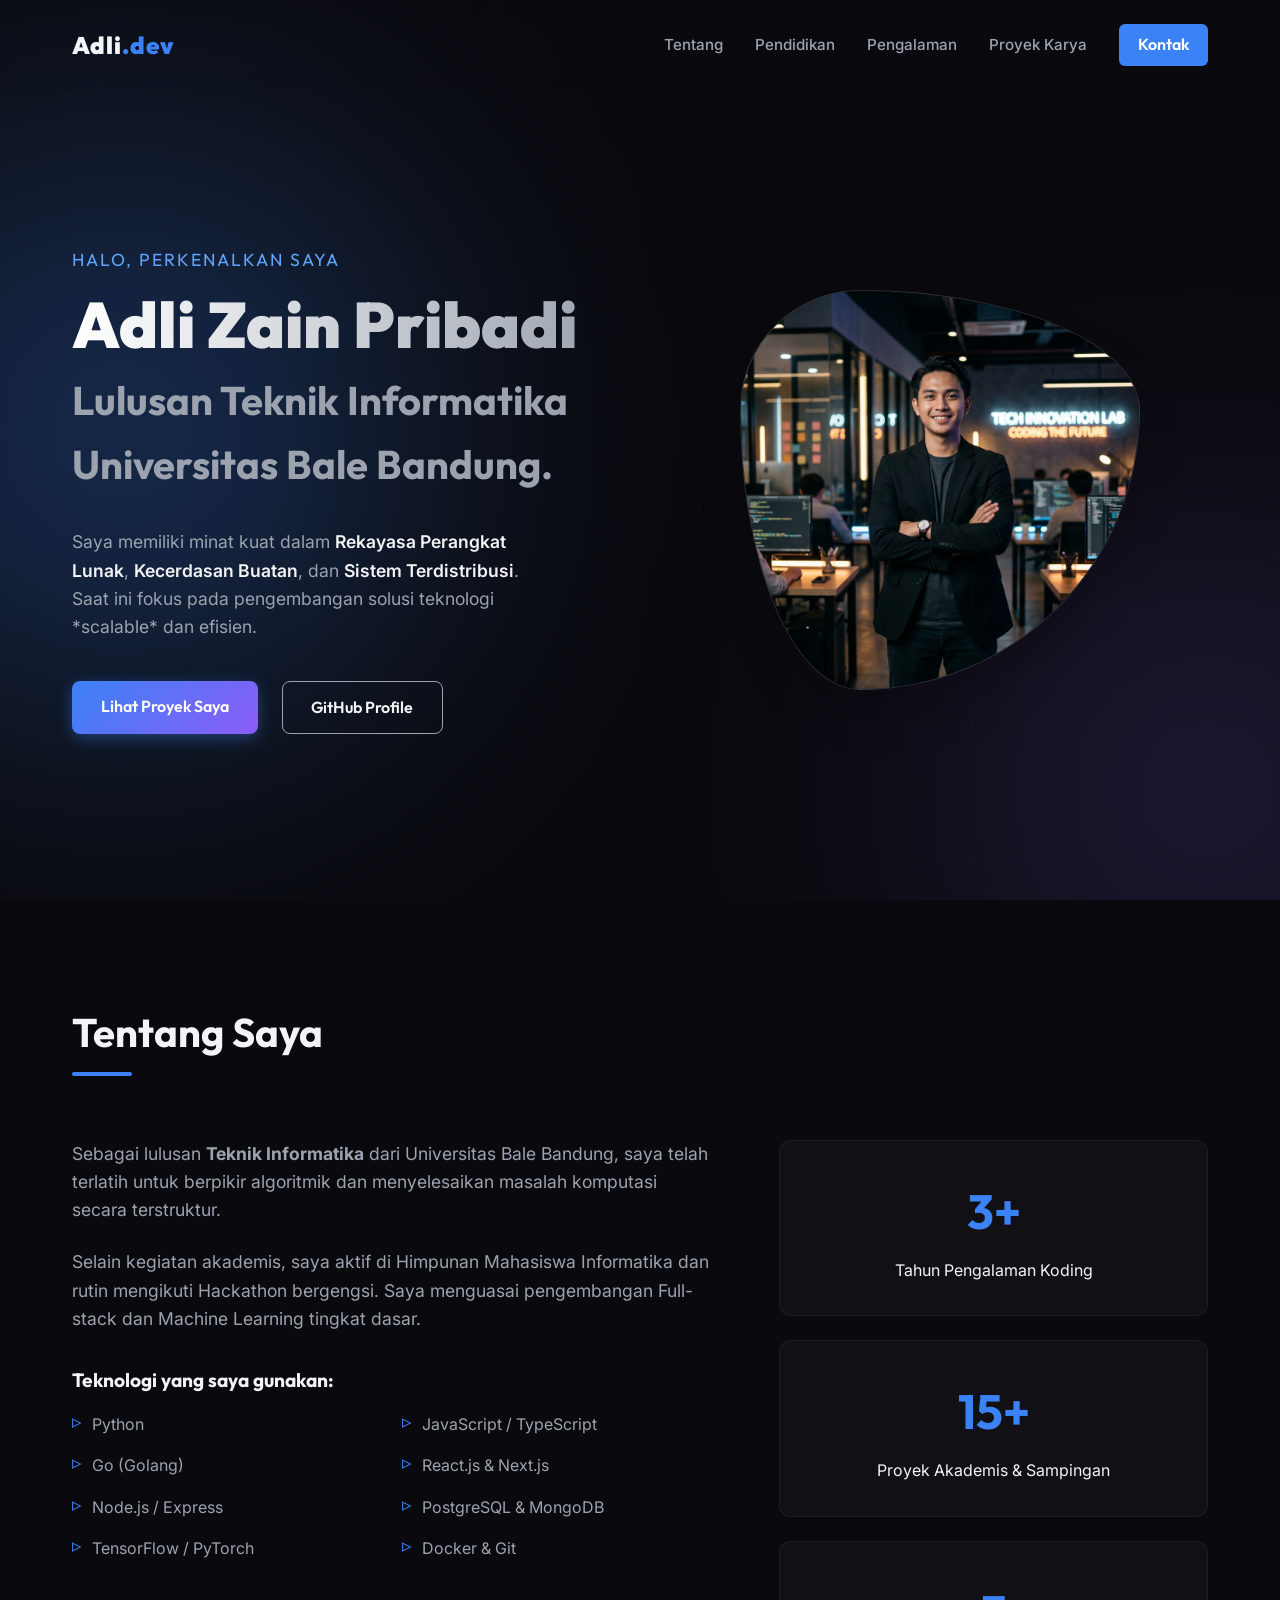
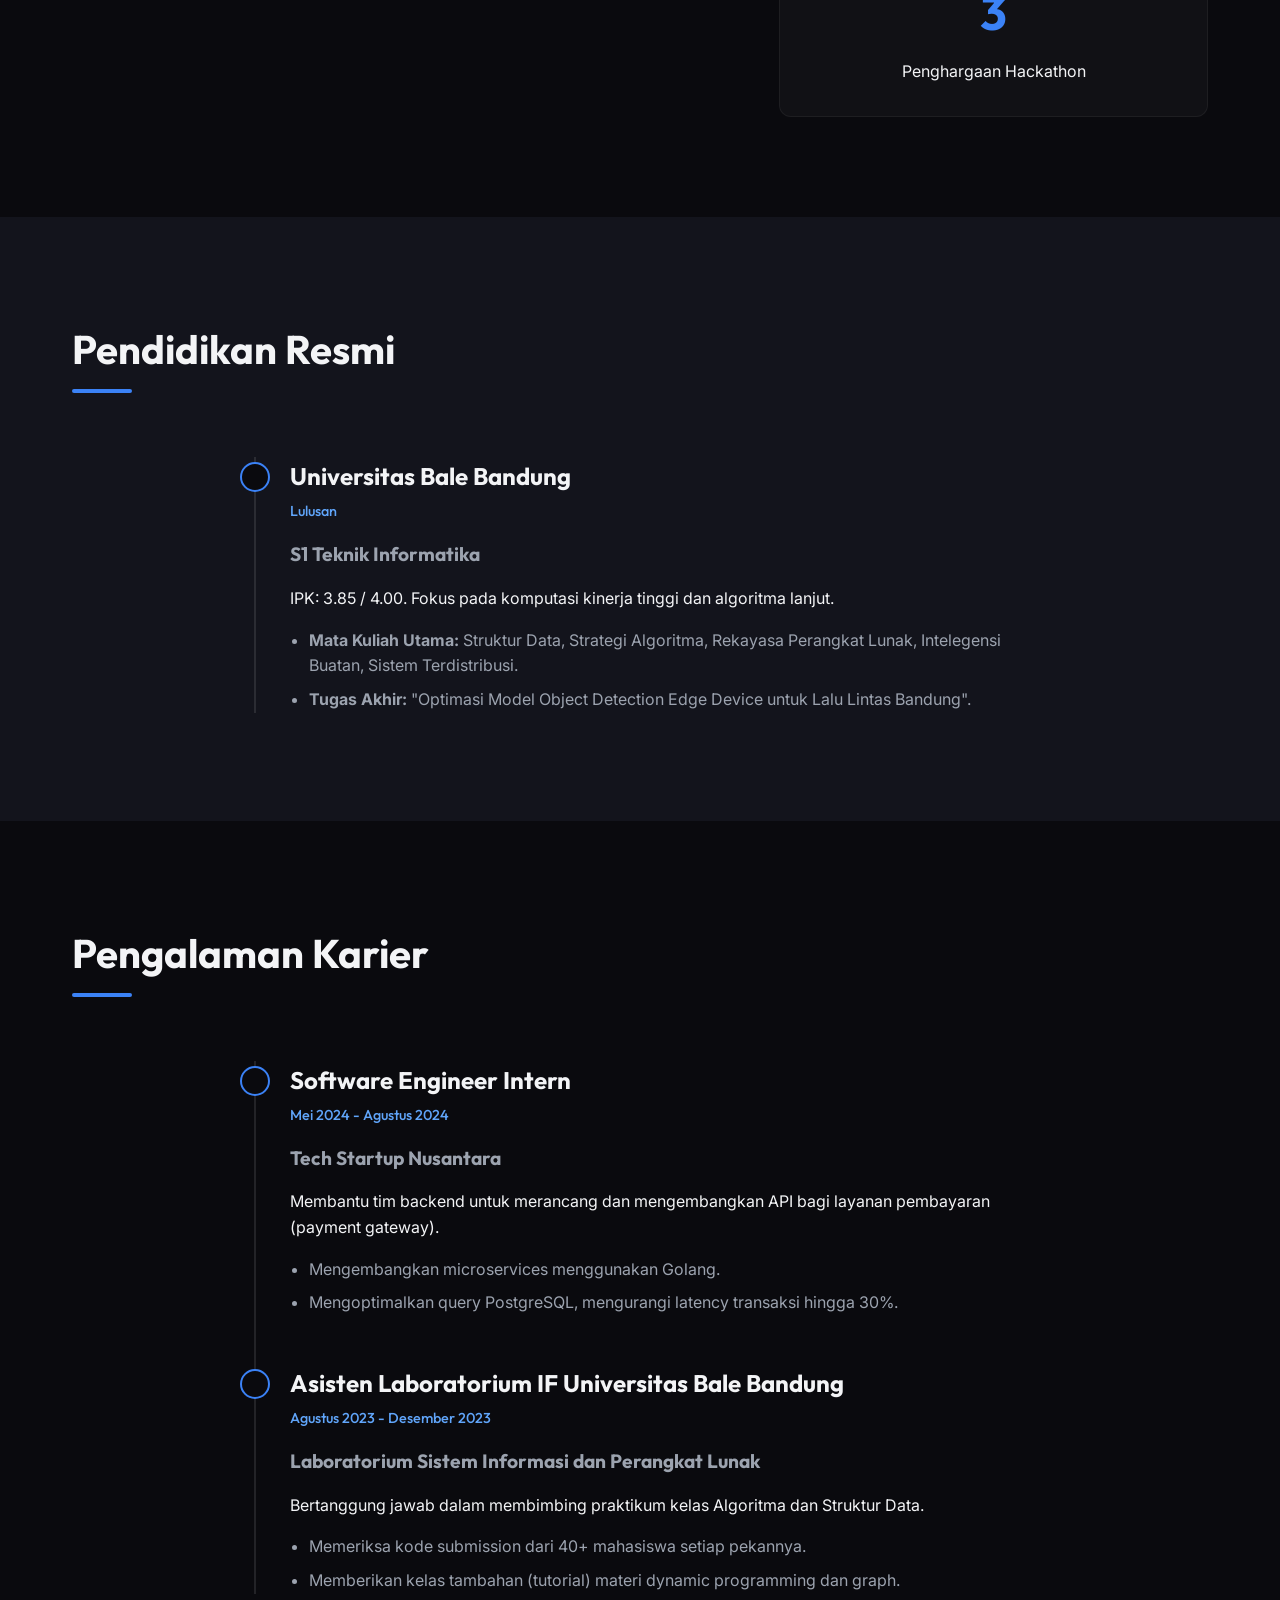
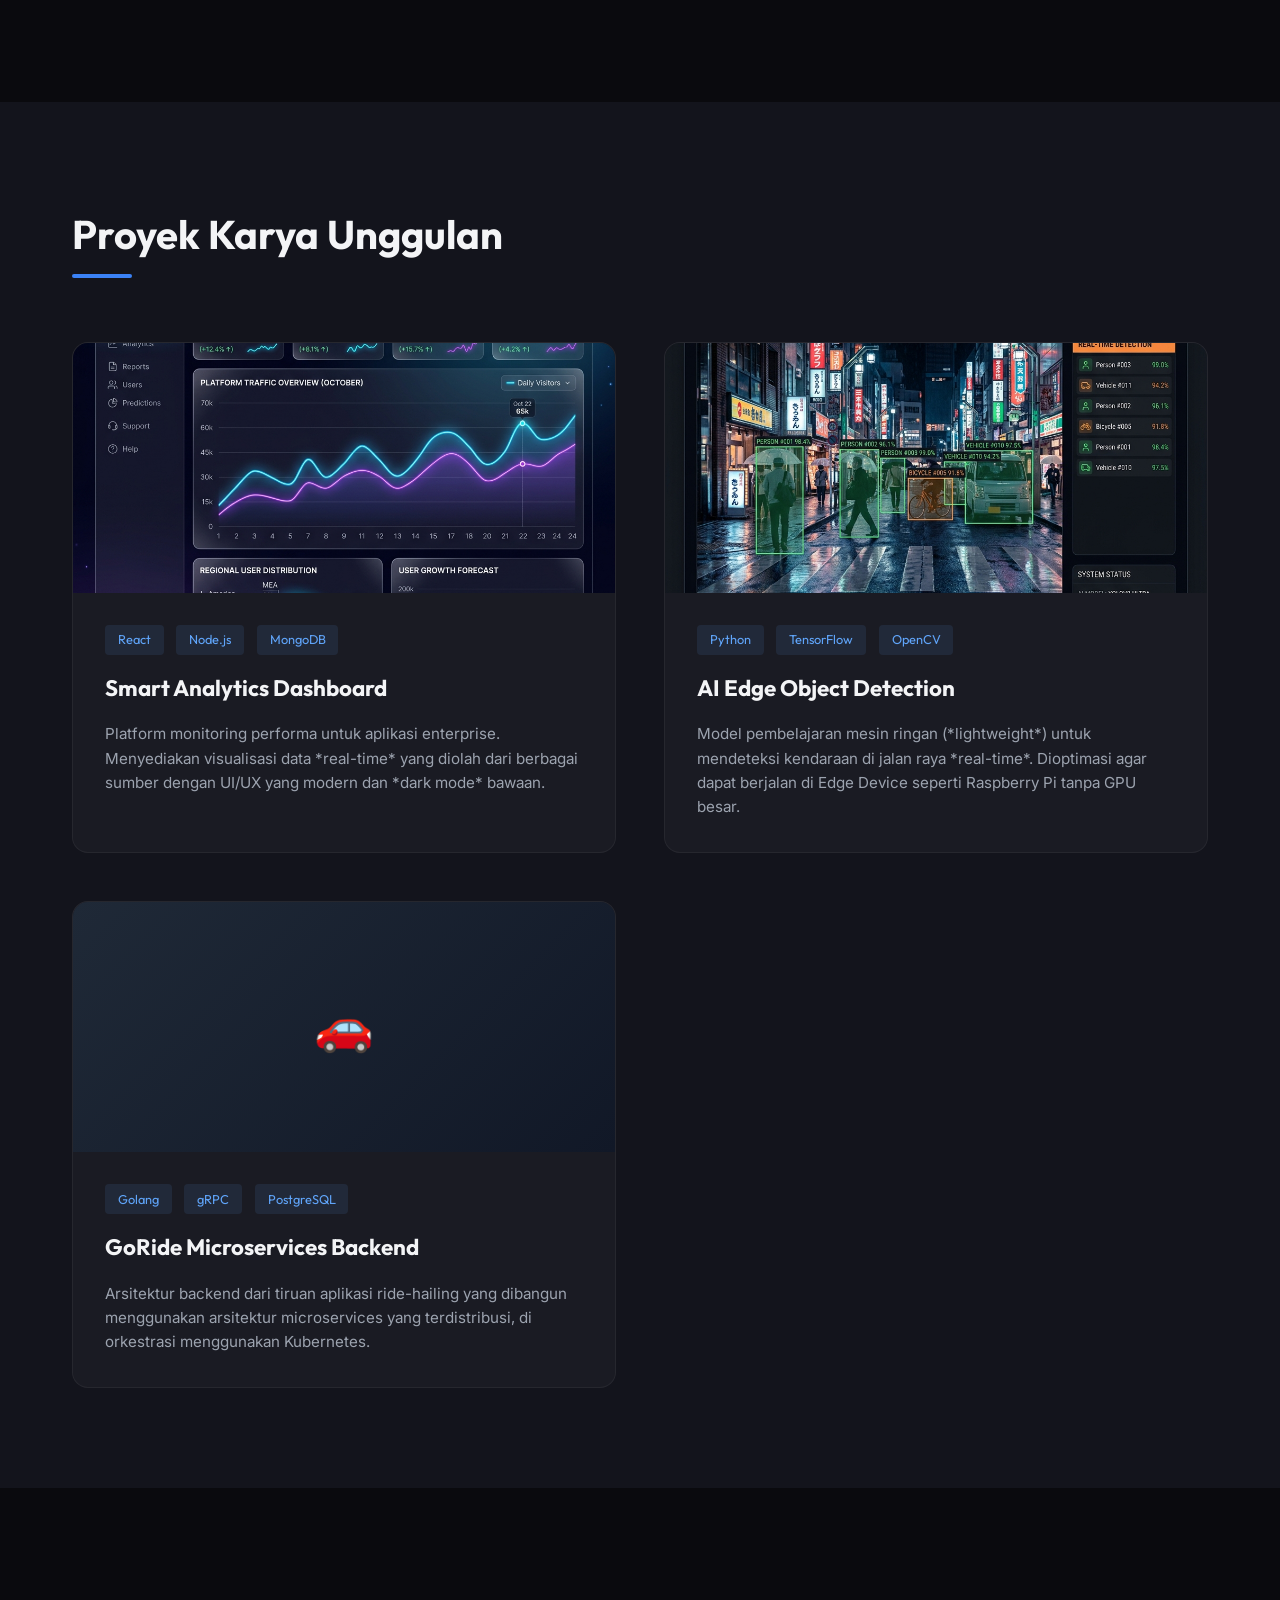
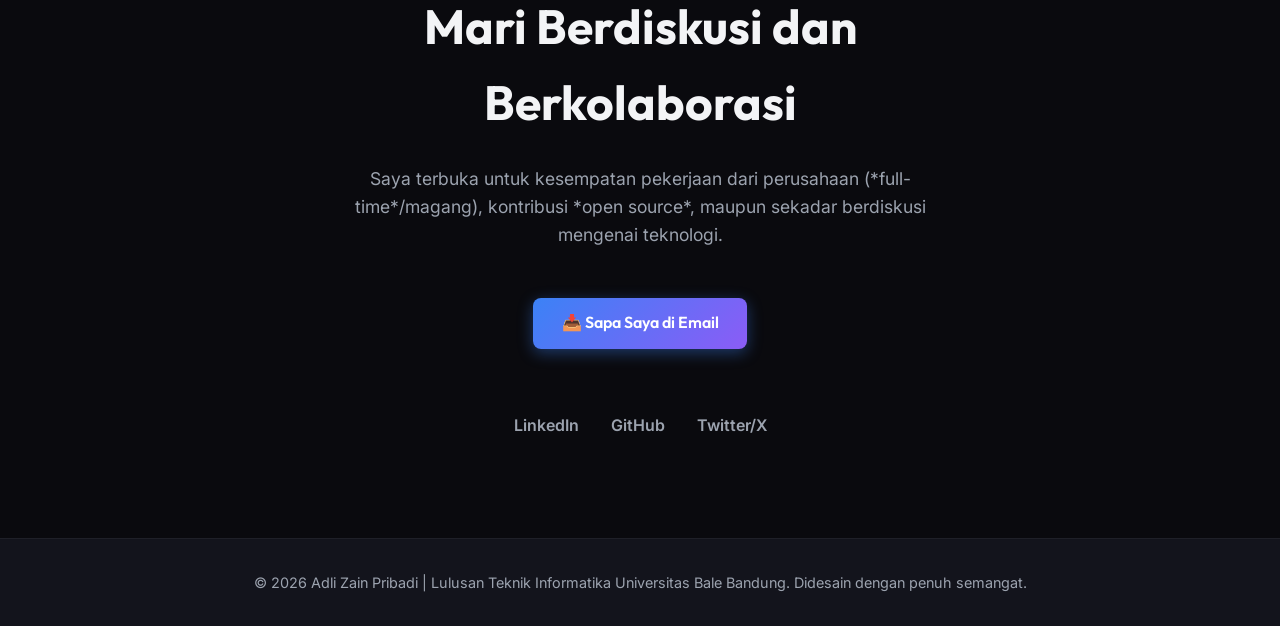
==== index.html @ f40b2412 "Initial commit: Portfolio Adli Zain Pribadi" ====
<!DOCTYPE html>
<html lang="id">
<head>
    <meta charset="UTF-8">
    <meta name="viewport" content="width=device-width, initial-scale=1.0">
    <title>Portofolio - Lulusan Teknik Informatika Universitas Bale Bandung</title>
    <meta name="description" content="Portofolio Teknik Informatika Universitas Bale Bandung. Showcase proyek, pengalaman magang, dan keterampilan programming.">
    <link rel="preconnect" href="https://fonts.googleapis.com">
    <link rel="preconnect" href="https://fonts.gstatic.com" crossorigin>
    <link href="https://fonts.googleapis.com/css2?family=Inter:wght@300;400;600;800&family=Outfit:wght@400;700;900&display=swap" rel="stylesheet">
    <link rel="stylesheet" href="css/style.css">
</head>
<body>
    <!-- Navbar -->
    <nav id="navbar">
        <div class="container nav-container">
            <a href="#" class="logo">Adli<span>.dev</span></a>
            <ul class="nav-links">
                <li><a href="#about">Tentang</a></li>
                <li><a href="#education">Pendidikan</a></li>
                <li><a href="#experience">Pengalaman</a></li>
                <li><a href="#projects">Proyek Karya</a></li>
                <li><a href="#contact" class="btn-primary-small">Kontak</a></li>
            </ul>
            <div class="hamburger">
                <span class="bar"></span>
                <span class="bar"></span>
                <span class="bar"></span>
            </div>
        </div>
    </nav>

    <!-- Header / Hero Section -->
    <header class="hero" id="home">
        <div class="container hero-content">
            <div class="hero-text">
                <p class="greeting">Halo, perkenalkan saya</p>
                <h1>Adli Zain Pribadi</h1>
                <h2>Lulusan Teknik Informatika Universitas Bale Bandung.</h2>
                <p class="bio">Saya memiliki minat kuat dalam <span>Rekayasa Perangkat Lunak</span>, <span>Kecerdasan Buatan</span>, dan <span>Sistem Terdistribusi</span>. Saat ini fokus pada pengembangan solusi teknologi *scalable* dan efisien.</p>
                <div class="hero-actions">
                    <a href="#projects" class="btn-primary">Lihat Proyek Saya</a>
                    <a href="https://github.com" target="_blank" class="btn-outline">GitHub Profile</a>
                </div>
            </div>
            <div class="hero-image">
                <div class="image-wrapper">
                    <img src="assets/profile.png" alt="Foto Adli Zain Pribadi">
                </div>
            </div>
        </div>
    </header>

    <!-- About Section -->
    <section id="about" class="section">
        <div class="container">
            <div class="section-header">
                <h2>Tentang Saya</h2>
                <div class="line"></div>
            </div>
            <div class="about-grid">
                <div class="about-text">
                    <p>Sebagai lulusan <strong>Teknik Informatika</strong> dari Universitas Bale Bandung, saya telah terlatih untuk berpikir algoritmik dan menyelesaikan masalah komputasi secara terstruktur.</p>
                    <p>Selain kegiatan akademis, saya aktif di Himpunan Mahasiswa Informatika dan rutin mengikuti Hackathon bergengsi. Saya menguasai pengembangan Full-stack dan Machine Learning tingkat dasar.</p>
                    
                    <h3 class="skill-title">Teknologi yang saya gunakan:</h3>
                    <ul class="skills-list">
                        <li>Python</li>
                        <li>JavaScript / TypeScript</li>
                        <li>Go (Golang)</li>
                        <li>React.js & Next.js</li>
                        <li>Node.js / Express</li>
                        <li>PostgreSQL & MongoDB</li>
                        <li>TensorFlow / PyTorch</li>
                        <li>Docker & Git</li>
                    </ul>
                </div>
                <div class="about-stats">
                    <div class="stat-card">
                        <h3>3+</h3>
                        <p>Tahun Pengalaman Koding</p>
                    </div>
                    <div class="stat-card">
                        <h3>15+</h3>
                        <p>Proyek Akademis & Sampingan</p>
                    </div>
                    <div class="stat-card">
                        <h3>3</h3>
                        <p>Penghargaan Hackathon</p>
                    </div>
                </div>
            </div>
        </div>
    </section>

    <!-- Education Section -->
    <section id="education" class="section bg-darker">
        <div class="container">
            <div class="section-header">
                <h2>Pendidikan Resmi</h2>
                <div class="line"></div>
            </div>
            <div class="timeline">
                <div class="timeline-item">
                    <div class="timeline-dot"></div>
                    <div class="timeline-content">
                        <h3>Universitas Bale Bandung</h3>
                        <span class="timeline-date">Lulusan</span>
                        <h4>S1 Teknik Informatika</h4>
                        <p>IPK: 3.85 / 4.00. Fokus pada komputasi kinerja tinggi dan algoritma lanjut.</p>
                        <ul class="timeline-details">
                            <li><strong>Mata Kuliah Utama:</strong> Struktur Data, Strategi Algoritma, Rekayasa Perangkat Lunak, Intelegensi Buatan, Sistem Terdistribusi.</li>
                            <li><strong>Tugas Akhir:</strong> "Optimasi Model Object Detection Edge Device untuk Lalu Lintas Bandung".</li>
                        </ul>
                    </div>
                </div>
            </div>
        </div>
    </section>

    <!-- Experience Section -->
    <section id="experience" class="section">
        <div class="container">
            <div class="section-header">
                <h2>Pengalaman Karier</h2>
                <div class="line"></div>
            </div>
            <div class="timeline">
                <div class="timeline-item">
                    <div class="timeline-dot"></div>
                    <div class="timeline-content">
                        <h3>Software Engineer Intern</h3>
                        <span class="timeline-date">Mei 2024 - Agustus 2024</span>
                        <h4>Tech Startup Nusantara</h4>
                        <p>Membantu tim backend untuk merancang dan mengembangkan API bagi layanan pembayaran (payment gateway).</p>
                        <ul class="timeline-details">
                            <li>Mengembangkan microservices menggunakan Golang.</li>
                            <li>Mengoptimalkan query PostgreSQL, mengurangi latency transaksi hingga 30%.</li>
                        </ul>
                    </div>
                </div>
                <div class="timeline-item">
                    <div class="timeline-dot"></div>
                    <div class="timeline-content">
                        <h3>Asisten Laboratorium IF Universitas Bale Bandung</h3>
                        <span class="timeline-date">Agustus 2023 - Desember 2023</span>
                        <h4>Laboratorium Sistem Informasi dan Perangkat Lunak</h4>
                        <p>Bertanggung jawab dalam membimbing praktikum kelas Algoritma dan Struktur Data.</p>
                        <ul class="timeline-details">
                            <li>Memeriksa kode submission dari 40+ mahasiswa setiap pekannya.</li>
                            <li>Memberikan kelas tambahan (tutorial) materi dynamic programming dan graph.</li>
                        </ul>
                    </div>
                </div>
            </div>
        </div>
    </section>

    <!-- Projects Section -->
    <section id="projects" class="section bg-darker">
        <div class="container">
            <div class="section-header">
                <h2>Proyek Karya Unggulan</h2>
                <div class="line"></div>
            </div>
            <div class="projects-grid">
                
                <!-- Project 1 -->
                <div class="project-card">
                    <div class="project-img">
                        <img src="assets/dashboard.png" alt="Dashboard Terpusat">
                        <div class="project-links">
                            <a href="#" target="_blank" class="github-link">GitHub</a>
                            <a href="#" target="_blank" class="demo-link">Live Demo</a>
                        </div>
                    </div>
                    <div class="project-info">
                        <div class="project-tags">
                            <span>React</span> <span>Node.js</span> <span>MongoDB</span>
                        </div>
                        <h3>Smart Analytics Dashboard</h3>
                        <p>Platform monitoring performa untuk aplikasi enterprise. Menyediakan visualisasi data *real-time* yang diolah dari berbagai sumber dengan UI/UX yang modern dan *dark mode* bawaan.</p>
                    </div>
                </div>

                <!-- Project 2 -->
                <div class="project-card">
                    <div class="project-img">
                        <img src="assets/ai_project.png" alt="Sistem Deteksi AI">
                        <div class="project-links">
                            <a href="#" target="_blank" class="github-link">GitHub</a>
                        </div>
                    </div>
                    <div class="project-info">
                        <div class="project-tags">
                            <span>Python</span> <span>TensorFlow</span> <span>OpenCV</span>
                        </div>
                        <h3>AI Edge Object Detection</h3>
                        <p>Model pembelajaran mesin ringan (*lightweight*) untuk mendeteksi kendaraan di jalan raya *real-time*. Dioptimasi agar dapat berjalan di Edge Device seperti Raspberry Pi tanpa GPU besar.</p>
                    </div>
                </div>
                
                <!-- Project 3 -->
                <div class="project-card">
                    <div class="project-img">
                        <!-- Placeholder jika tidak ada gambar ketiga -->
                        <div style="width: 100%; height: 250px; background: linear-gradient(135deg, #1f2937, #111827); display: flex; align-items: center; justify-content: center; color: #4ade80;">
                            <span style="font-size: 3rem;">🚗</span>
                        </div>
                        <div class="project-links">
                            <a href="#" target="_blank" class="github-link">GitHub</a>
                        </div>
                    </div>
                    <div class="project-info">
                        <div class="project-tags">
                            <span>Golang</span> <span>gRPC</span> <span>PostgreSQL</span>
                        </div>
                        <h3>GoRide Microservices Backend</h3>
                        <p>Arsitektur backend dari tiruan aplikasi ride-hailing yang dibangun menggunakan arsitektur microservices yang terdistribusi, di orkestrasi menggunakan Kubernetes.</p>
                    </div>
                </div>

            </div>
        </div>
    </section>

    <!-- Contact Section -->
    <section id="contact" class="section">
        <div class="container contact-container">
            <h2>Mari Berdiskusi dan Berkolaborasi</h2>
            <p>Saya terbuka untuk kesempatan pekerjaan dari perusahaan (*full-time*/magang), kontribusi *open source*, maupun sekadar berdiskusi mengenai teknologi.</p>
            <a href="mailto:adli@domain.com" class="btn-primary btn-large">📥 Sapa Saya di Email</a>
            <div class="social-links-footer">
                <a href="#" target="_blank">LinkedIn</a>
                <a href="#" target="_blank">GitHub</a>
                <a href="#" target="_blank">Twitter/X</a>
            </div>
        </div>
    </section>

    <!-- Footer -->
    <footer>
        <div class="container">
            <p>&copy; 2026 Adli Zain Pribadi | Lulusan Teknik Informatika Universitas Bale Bandung. Didesain dengan penuh semangat.</p>
        </div>
    </footer>

    <script src="js/main.js"></script>
</body>
</html>
---- css/style.css ----
/* =========================================
   Base Layout & Variables (Modern Dark Mode)
   ========================================= */
:root {
    --bg-primary: #0a0a0e;
    --bg-secondary: #13141c;
    --bg-card: rgba(255, 255, 255, 0.03);
    
    --text-primary: #f3f4f6;
    --text-secondary: #9ca3af;
    --text-accent: #60a5fa;

    --accent-color: #3b82f6;
    --accent-glow: rgba(59, 130, 246, 0.4);
    --accent-secondary: #8b5cf6;

    --font-heading: 'Outfit', sans-serif;
    --font-body: 'Inter', sans-serif;

    --transition: 0.3s ease;
}

* {
    margin: 0;
    padding: 0;
    box-sizing: border-box;
}

html {
    scroll-behavior: smooth;
}

body {
    background-color: var(--bg-primary);
    color: var(--text-primary);
    font-family: var(--font-body);
    line-height: 1.6;
    overflow-x: hidden;
}

.container {
    max-width: 1200px;
    margin: 0 auto;
    padding: 0 2rem;
}

/* =========================================
   Typography & Utilities
   ========================================= */
h1, h2, h3, h4 {
    font-family: var(--font-heading);
    color: var(--text-primary);
}

a {
    text-decoration: none;
    color: inherit;
    transition: var(--transition);
}

.section {
    padding: 100px 0;
}

.bg-darker {
    background-color: var(--bg-secondary);
}

/* Buttons */
.btn-primary, .btn-primary-small, .btn-outline, .btn-large {
    display: inline-block;
    padding: 0.8rem 1.8rem;
    border-radius: 8px;
    font-weight: 600;
    font-family: var(--font-heading);
    cursor: pointer;
    transition: var(--transition);
}

.btn-primary {
    background: linear-gradient(135deg, var(--accent-color), var(--accent-secondary));
    color: white;
    border: none;
    box-shadow: 0 4px 15px var(--accent-glow);
}

.btn-primary:hover {
    transform: translateY(-3px);
    box-shadow: 0 6px 20px rgba(139, 92, 246, 0.6);
}

.btn-primary-small {
    padding: 0.5rem 1.2rem;
    background-color: var(--accent-color);
    color: white;
    border: none;
    border-radius: 6px;
}

.btn-primary-small:hover {
    background-color: #2563eb;
}

.btn-outline {
    background: transparent;
    color: var(--text-primary);
    border: 1px solid var(--text-secondary);
}

.btn-outline:hover {
    border-color: var(--text-primary);
    background: rgba(255, 255, 255, 0.05);
}

/* =========================================
   Navbar
   ========================================= */
#navbar {
    position: fixed;
    top: 0;
    width: 100%;
    z-index: 1000;
    transition: var(--transition);
    padding: 1.5rem 0;
    background: transparent;
    backdrop-filter: blur(10px);
}

#navbar.scrolled {
    padding: 1rem 0;
    background: rgba(10, 10, 14, 0.85);
    border-bottom: 1px solid rgba(255, 255, 255, 0.05);
}

.nav-container {
    display: flex;
    justify-content: space-between;
    align-items: center;
}

.logo {
    font-family: var(--font-heading);
    font-size: 1.5rem;
    font-weight: 900;
    letter-spacing: 1px;
}

.logo span {
    color: var(--accent-color);
}

.nav-links {
    display: flex;
    list-style: none;
    gap: 2rem;
    align-items: center;
}

.nav-links li a:not(.btn-primary-small) {
    font-size: 0.95rem;
    color: var(--text-secondary);
    font-weight: 500;
}

.nav-links li a:not(.btn-primary-small):hover {
    color: var(--text-accent);
}

/* Mobile Menu */
.hamburger {
    display: none;
    flex-direction: column;
    cursor: pointer;
    gap: 5px;
}

.hamburger .bar {
    height: 3px;
    width: 25px;
    background-color: var(--text-primary);
    border-radius: 3px;
    transition: var(--transition);
}

/* =========================================
   Hero Section
   ========================================= */
.hero {
    min-height: 100vh;
    display: flex;
    align-items: center;
    position: relative;
    padding-top: 80px;
    overflow: hidden;
}

/* Background glows */
.hero::before {
    content: '';
    position: absolute;
    top: 20%;
    left: -10%;
    width: 500px;
    height: 500px;
    background: var(--accent-glow);
    filter: blur(150px);
    border-radius: 50%;
    z-index: -1;
}

.hero::after {
    content: '';
    position: absolute;
    bottom: -10%;
    right: -10%;
    width: 400px;
    height: 400px;
    background: rgba(139, 92, 246, 0.3);
    filter: blur(150px);
    border-radius: 50%;
    z-index: -1;
}

.hero-content {
    display: grid;
    grid-template-columns: 1fr 1fr;
    gap: 4rem;
    align-items: center;
}

.hero-text .greeting {
    color: var(--text-accent);
    font-family: var(--font-heading);
    font-size: 1.1rem;
    margin-bottom: 1rem;
    letter-spacing: 2px;
    text-transform: uppercase;
}

.hero-text h1 {
    font-size: 4rem;
    font-weight: 900;
    line-height: 1.1;
    margin-bottom: 0.5rem;
    background: linear-gradient(to right, #fff, #9ca3af);
    -webkit-background-clip: text;
    -webkit-text-fill-color: transparent;
}

.hero-text h2 {
    font-size: 2.5rem;
    color: var(--text-secondary);
    margin-bottom: 2rem;
}

.hero-text .bio {
    font-size: 1.1rem;
    color: var(--text-secondary);
    margin-bottom: 2.5rem;
    max-width: 90%;
}

.hero-text .bio span {
    color: var(--text-primary);
    font-weight: 600;
}

.hero-actions {
    display: flex;
    gap: 1.5rem;
}

/* Hero Image with Glassmorphism Border */
.hero-image {
    position: relative;
    display: flex;
    justify-content: center;
}

.image-wrapper {
    position: relative;
    width: 400px;
    height: 400px;
    border-radius: 30% 70% 70% 30% / 30% 30% 70% 70%;
    overflow: hidden;
    background: linear-gradient(135deg, rgba(255,255,255,0.1), rgba(255,255,255,0.0));
    backdrop-filter: blur(10px);
    border: 1px solid rgba(255, 255, 255, 0.1);
    box-shadow: 0 25px 45px rgba(0,0,0,0.2);
    animation: morph 8s ease-in-out infinite alternate;
}

@keyframes morph {
    0% { border-radius: 40% 60% 70% 30% / 40% 50% 60% 50%; }
    100% { border-radius: 50% 50% 30% 70% / 60% 40% 40% 60%; }
}

.image-wrapper img {
    width: 100%;
    height: 100%;
    object-fit: cover;
}

/* =========================================
   Section Headers
   ========================================= */
.section-header {
    margin-bottom: 4rem;
}

.section-header h2 {
    font-size: 2.5rem;
    margin-bottom: 0.5rem;
}

.section-header .line {
    width: 60px;
    height: 4px;
    background: var(--accent-color);
    border-radius: 2px;
}

/* =========================================
   About Section
   ========================================= */
.about-grid {
    display: grid;
    grid-template-columns: 3fr 2fr;
    gap: 4rem;
}

.about-text p {
    color: var(--text-secondary);
    margin-bottom: 1.5rem;
    font-size: 1.1rem;
}

.skill-title {
    margin-top: 2rem;
    margin-bottom: 1rem;
    font-size: 1.2rem;
    font-family: var(--font-heading);
}

.skills-list {
    display: grid;
    grid-template-columns: repeat(2, 1fr);
    gap: 1rem;
    list-style: none;
}

.skills-list li {
    position: relative;
    padding-left: 20px;
    color: var(--text-secondary);
}

.skills-list li::before {
    content: '▹';
    position: absolute;
    left: 0;
    color: var(--accent-color);
    font-size: 1.2rem;
    line-height: 1;
}

.about-stats {
    display: flex;
    flex-direction: column;
    gap: 1.5rem;
}

.stat-card {
    background: var(--bg-card);
    border: 1px solid rgba(255, 255, 255, 0.05);
    padding: 2rem;
    border-radius: 12px;
    text-align: center;
    transition: var(--transition);
}

.stat-card:hover {
    transform: translateY(-5px);
    background: rgba(255, 255, 255, 0.08);
    border-color: rgba(255, 255, 255, 0.1);
}

.stat-card h3 {
    font-size: 3rem;
    color: var(--accent-color);
    margin-bottom: 0.5rem;
}

/* =========================================
   Timeline (Education & Experience)
   ========================================= */
.timeline {
    position: relative;
    max-width: 800px;
    margin: 0 auto;
}

.timeline::before {
    content: '';
    position: absolute;
    top: 0;
    left: 14px;
    width: 2px;
    height: 100%;
    background: rgba(255, 255, 255, 0.1);
}

.timeline-item {
    position: relative;
    padding-left: 50px;
    margin-bottom: 3rem;
}

.timeline-item:last-child {
    margin-bottom: 0;
}

.timeline-dot {
    position: absolute;
    left: 0;
    top: 5px;
    width: 30px;
    height: 30px;
    border-radius: 50%;
    background: var(--bg-primary);
    border: 2px solid var(--accent-color);
    z-index: 2;
    transition: var(--transition);
}

.timeline-item:hover .timeline-dot {
    background: var(--accent-color);
    box-shadow: 0 0 15px var(--accent-glow);
}

.timeline-content h3 {
    font-size: 1.5rem;
    color: var(--text-primary);
}

.timeline-date {
    display: inline-block;
    color: var(--text-accent);
    font-family: var(--font-heading);
    font-weight: 500;
    margin: 0.3rem 0 1rem;
    font-size: 0.9rem;
}

.timeline-content h4 {
    font-size: 1.2rem;
    color: var(--text-secondary);
    margin-bottom: 1rem;
}

.timeline-details {
    margin-top: 1rem;
    padding-left: 1.2rem;
    color: var(--text-secondary);
}

.timeline-details li {
    margin-bottom: 0.5rem;
}

/* =========================================
   Projects Section
   ========================================= */
.projects-grid {
    display: grid;
    grid-template-columns: repeat(auto-fill, minmax(350px, 1fr));
    gap: 3rem;
}

.project-card {
    background: var(--bg-card);
    border-radius: 16px;
    overflow: hidden;
    border: 1px solid rgba(255, 255, 255, 0.05);
    transition: var(--transition);
}

.project-card:hover {
    transform: translateY(-10px);
    box-shadow: 0 20px 40px rgba(0, 0, 0, 0.5);
    border-color: rgba(255, 255, 255, 0.1);
}

.project-img {
    position: relative;
    width: 100%;
    height: 250px;
    overflow: hidden;
}

.project-img img {
    width: 100%;
    height: 100%;
    object-fit: cover;
    transition: transform 0.5s ease;
}

.project-card:hover .project-img img {
    transform: scale(1.05);
}

.project-links {
    position: absolute;
    top: 0;
    left: 0;
    width: 100%;
    height: 100%;
    background: rgba(10, 10, 14, 0.85);
    display: flex;
    justify-content: center;
    align-items: center;
    gap: 1rem;
    opacity: 0;
    transition: var(--transition);
}

.project-card:hover .project-links {
    opacity: 1;
}

.github-link, .demo-link {
    padding: 0.6rem 1.2rem;
    background: rgba(255,255,255,0.1);
    border: 1px solid rgba(255,255,255,0.2);
    border-radius: 6px;
    color: white;
    font-weight: 500;
}

.github-link:hover, .demo-link:hover {
    background: var(--accent-color);
    border-color: var(--accent-color);
}

.project-info {
    padding: 2rem;
}

.project-tags {
    display: flex;
    gap: 0.8rem;
    margin-bottom: 1rem;
    flex-wrap: wrap;
}

.project-tags span {
    font-size: 0.8rem;
    color: var(--text-accent);
    background: rgba(96, 165, 250, 0.1);
    padding: 0.3rem 0.8rem;
    border-radius: 4px;
    font-family: var(--font-heading);
}

.project-info h3 {
    margin-bottom: 1rem;
    font-size: 1.4rem;
}

.project-info p {
    color: var(--text-secondary);
    font-size: 0.95rem;
}

/* =========================================
   Contact Section
   ========================================= */
.contact-container {
    text-align: center;
    max-width: 700px;
}

.contact-container h2 {
    font-size: 3rem;
    margin-bottom: 1.5rem;
}

.contact-container p {
    color: var(--text-secondary);
    font-size: 1.1rem;
    margin-bottom: 3rem;
}

.social-links-footer {
    margin-top: 4rem;
    display: flex;
    justify-content: center;
    gap: 2rem;
}

.social-links-footer a {
    color: var(--text-secondary);
    font-weight: 600;
}

.social-links-footer a:hover {
    color: var(--accent-color);
}

/* =========================================
   Footer
   ========================================= */
footer {
    text-align: center;
    padding: 2rem 0;
    border-top: 1px solid rgba(255, 255, 255, 0.05);
    background: var(--bg-secondary);
}

footer p {
    color: var(--text-secondary);
    font-size: 0.9rem;
}

/* =========================================
   Responsive Design
   ========================================= */
@media (max-width: 900px) {
    .hero-content, .about-grid {
        grid-template-columns: 1fr;
        text-align: center;
    }

    .hero-text h1 { font-size: 3rem; }
    .hero-text h2 { font-size: 2rem; }
    .hero-text .bio { margin: 0 auto 2.5rem; }
    .hero-actions { justify-content: center; }

    .image-wrapper {
        margin: 0 auto;
        width: 300px;
        height: 300px;
    }
    
    .nav-links {
        display: none;
    }
    
    .hamburger {
        display: flex;
    }
}

@media (max-width: 600px) {
    .section { padding: 60px 0; }
    .hero-text h1 { font-size: 2.5rem; }
}
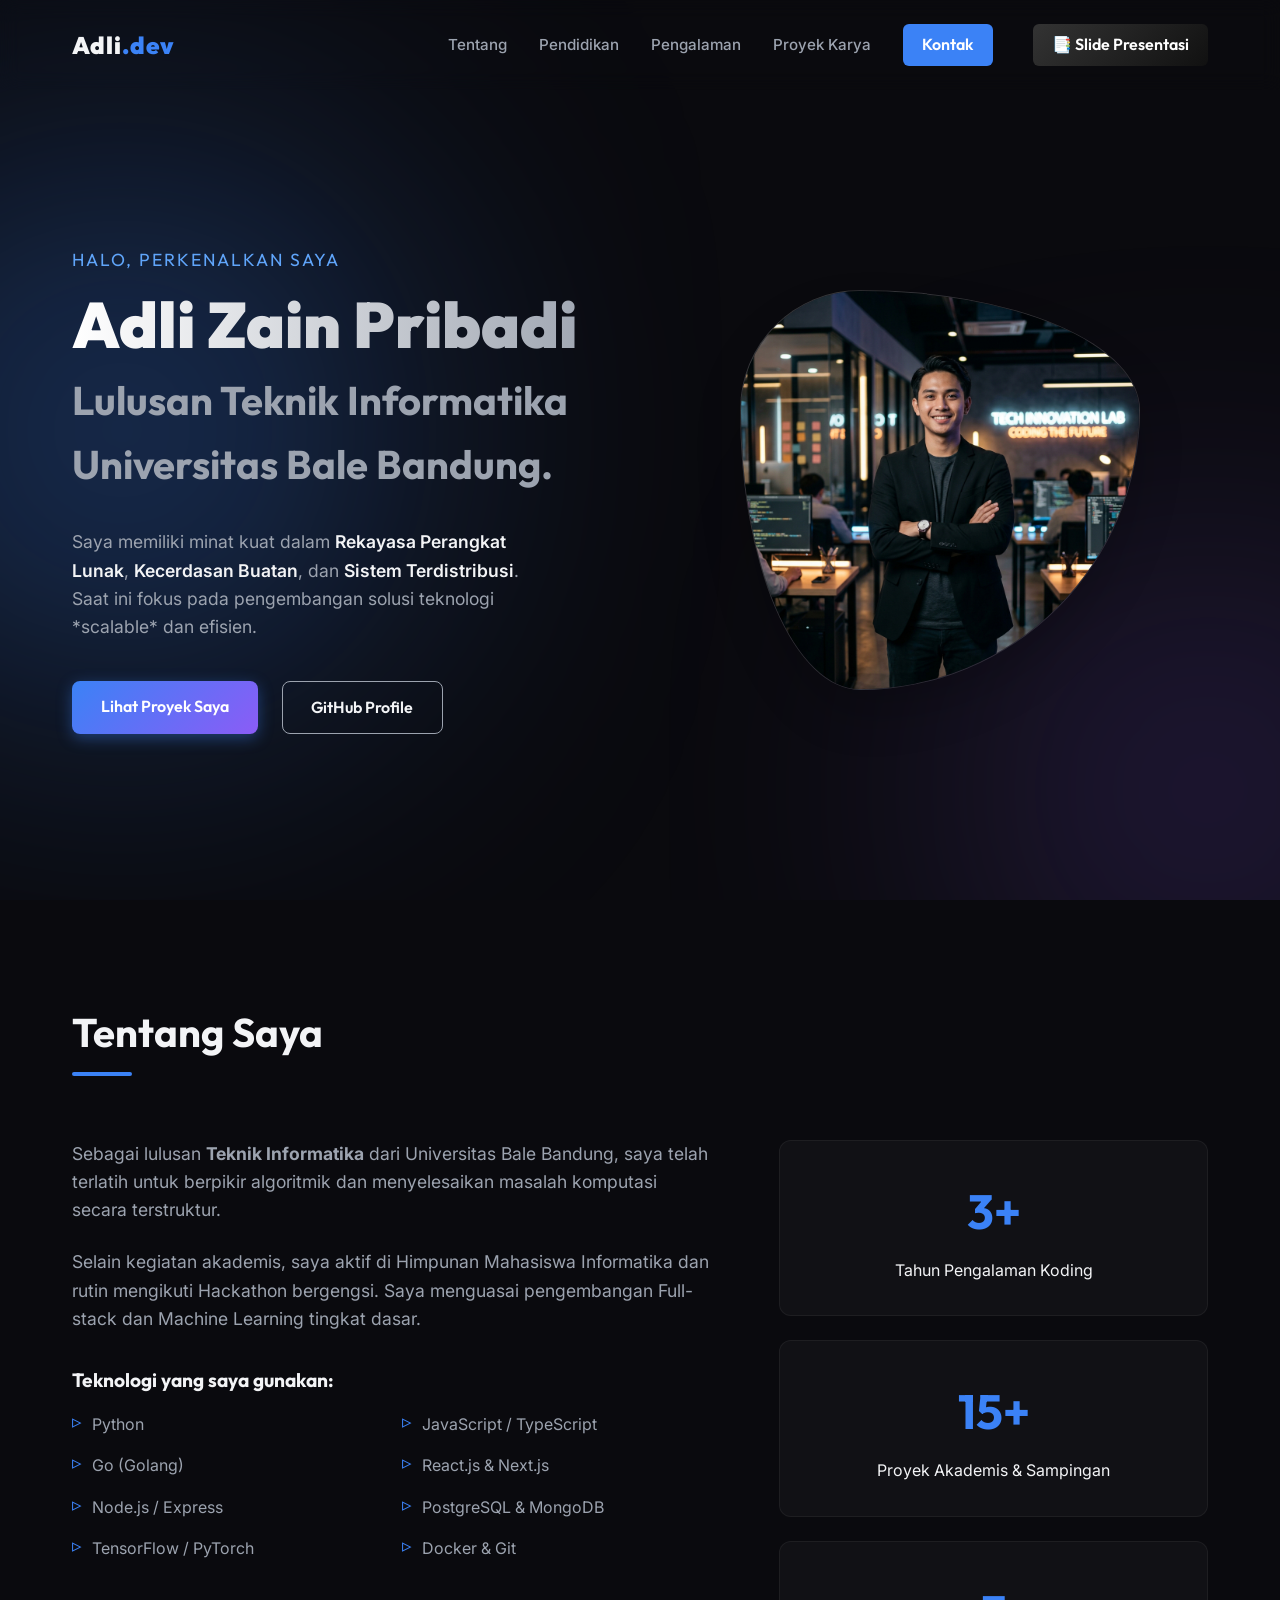
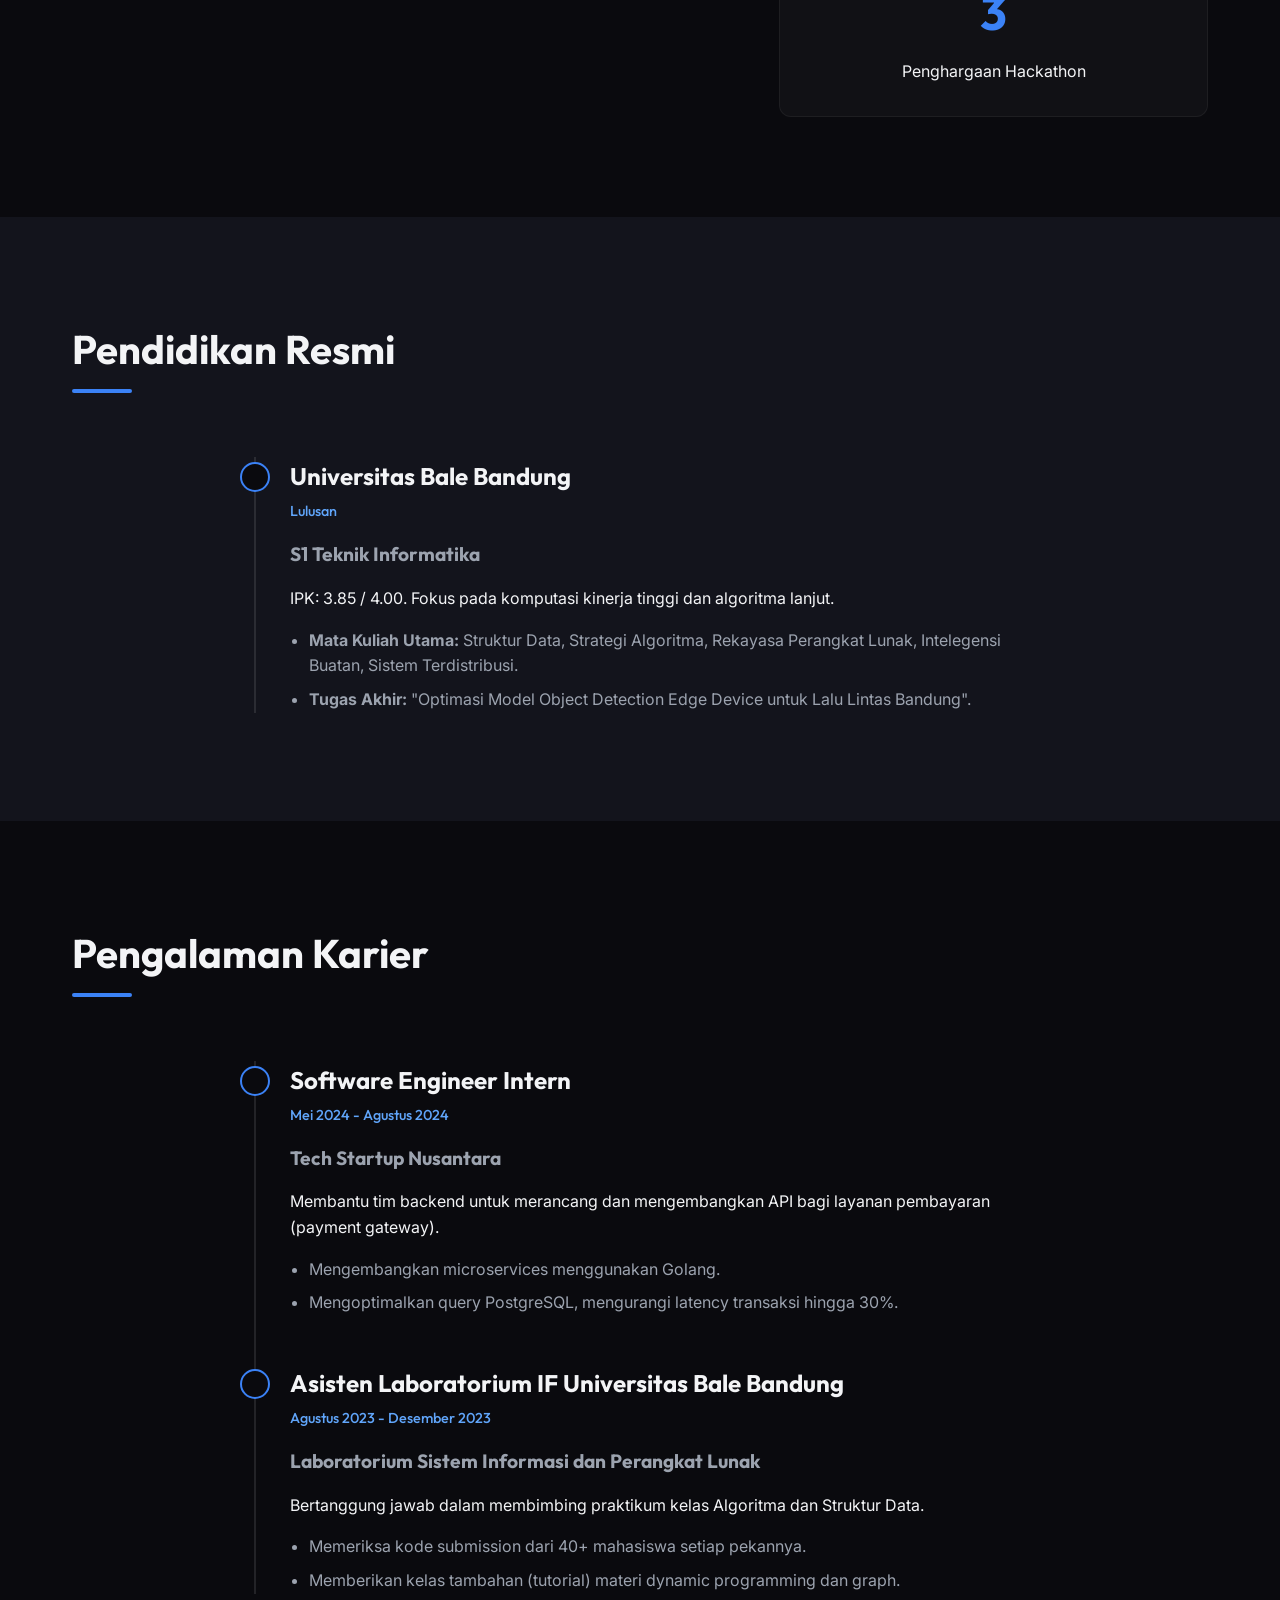
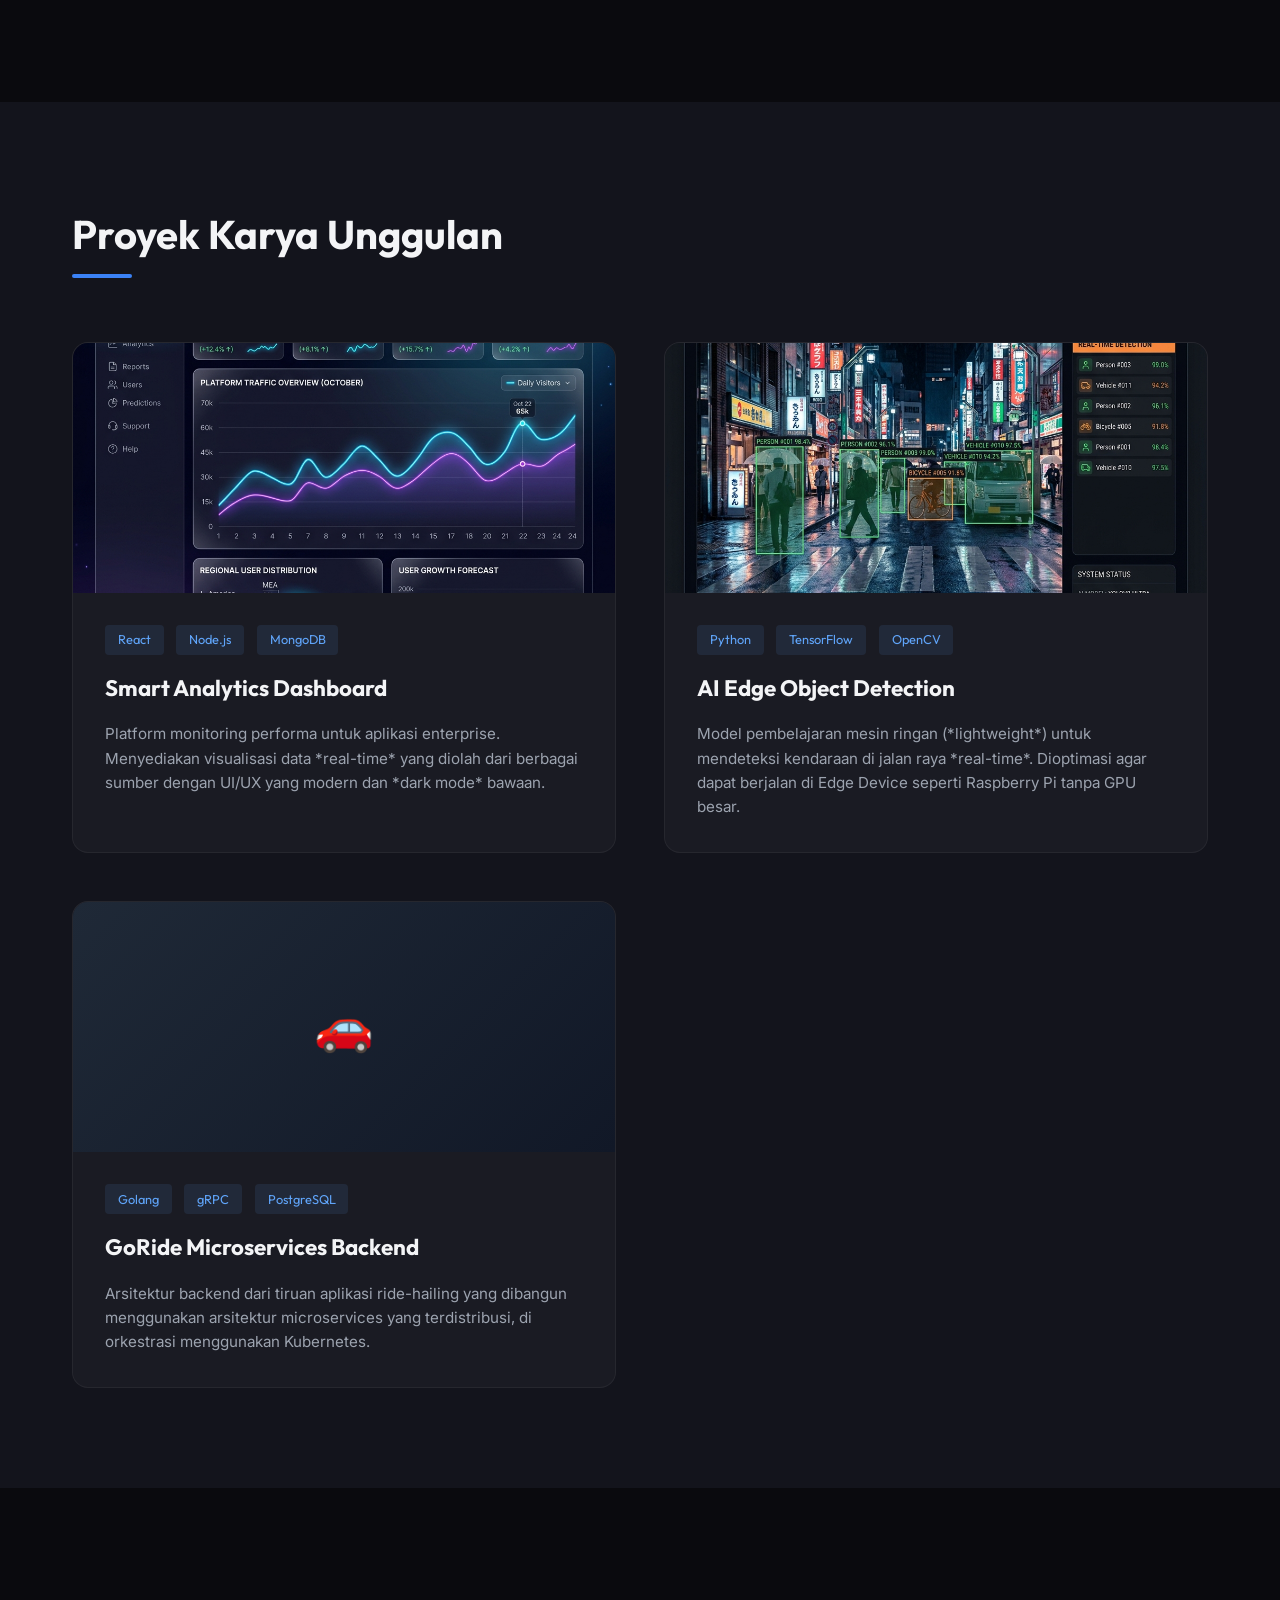
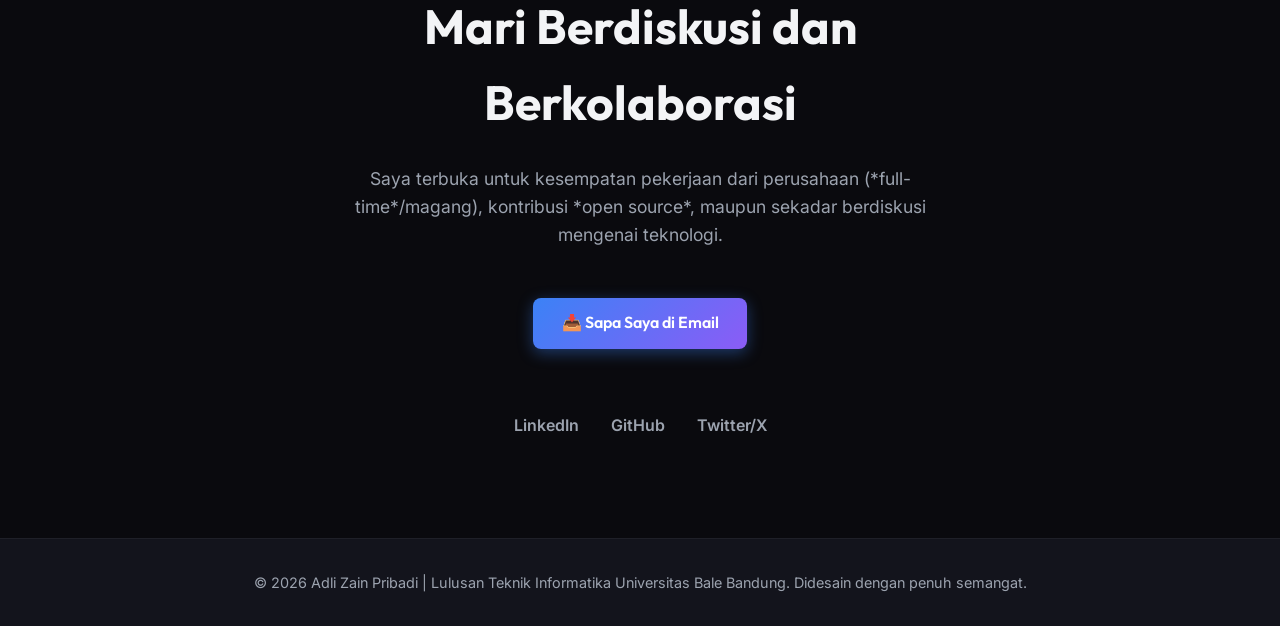
==== commit 7dde89c8: "Add cross-navigation links between pages" ====
--- a/index.html
+++ b/index.html
@@ -21,6 +21,7 @@
                 <li><a href="#experience">Pengalaman</a></li>
                 <li><a href="#projects">Proyek Karya</a></li>
                 <li><a href="#contact" class="btn-primary-small">Kontak</a></li>
+                <li><a href="portfolio-slides.html" class="btn-primary-small" style="background: linear-gradient(135deg, #333, #111); margin-left: 8px;">📑 Slide Presentasi</a></li>
             </ul>
             <div class="hamburger">
                 <span class="bar"></span>
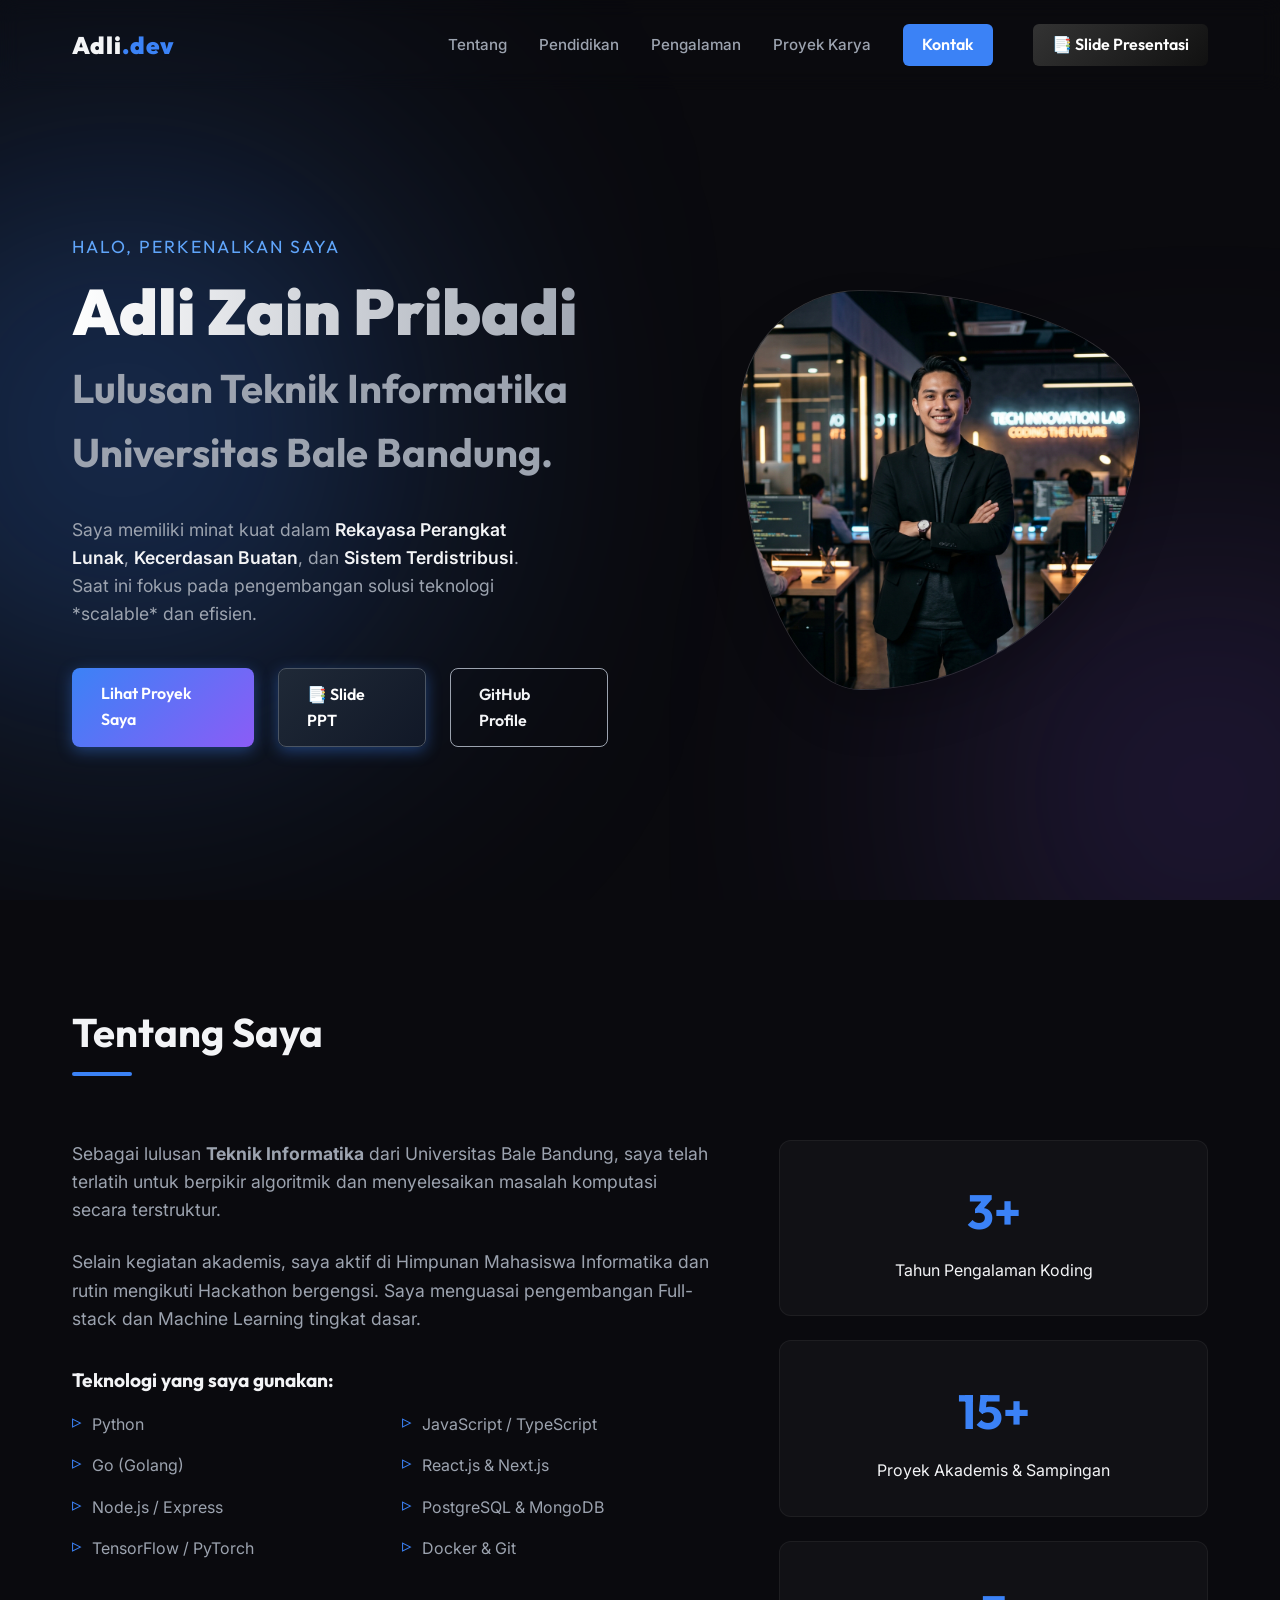
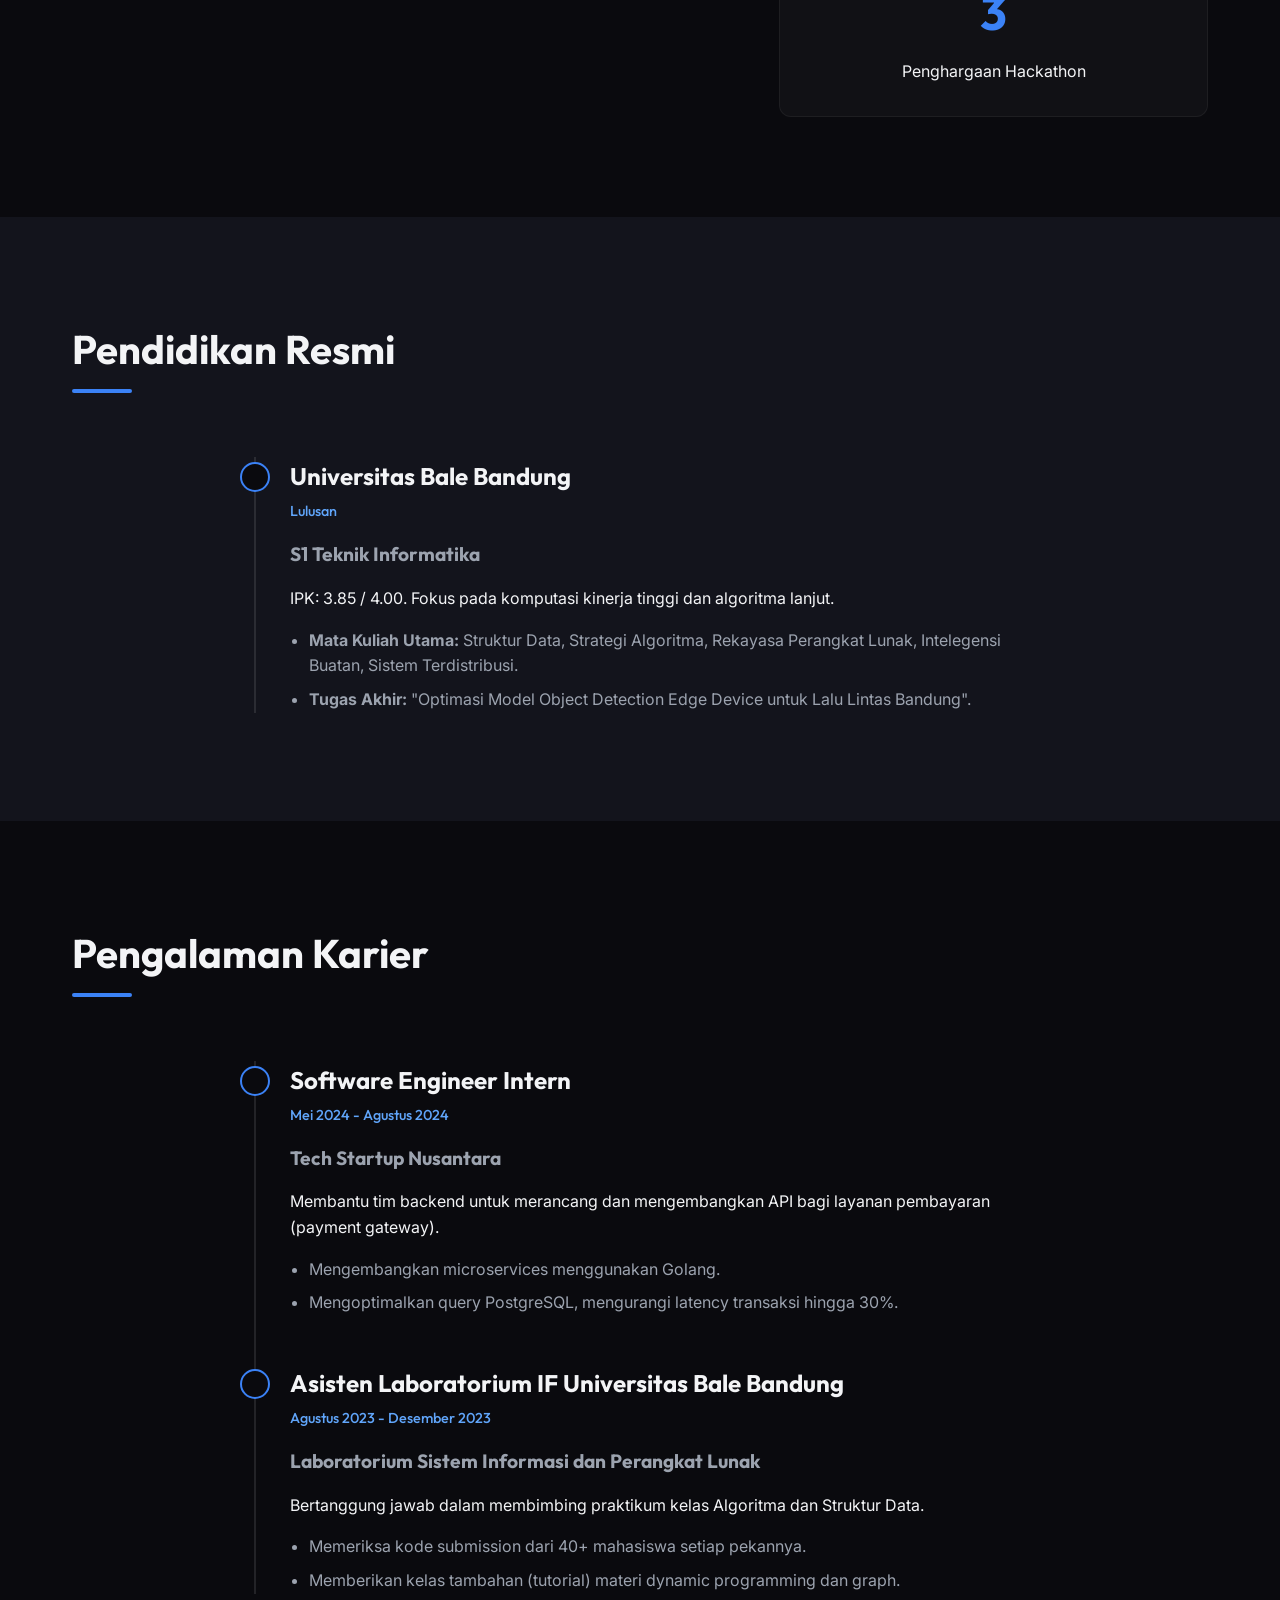
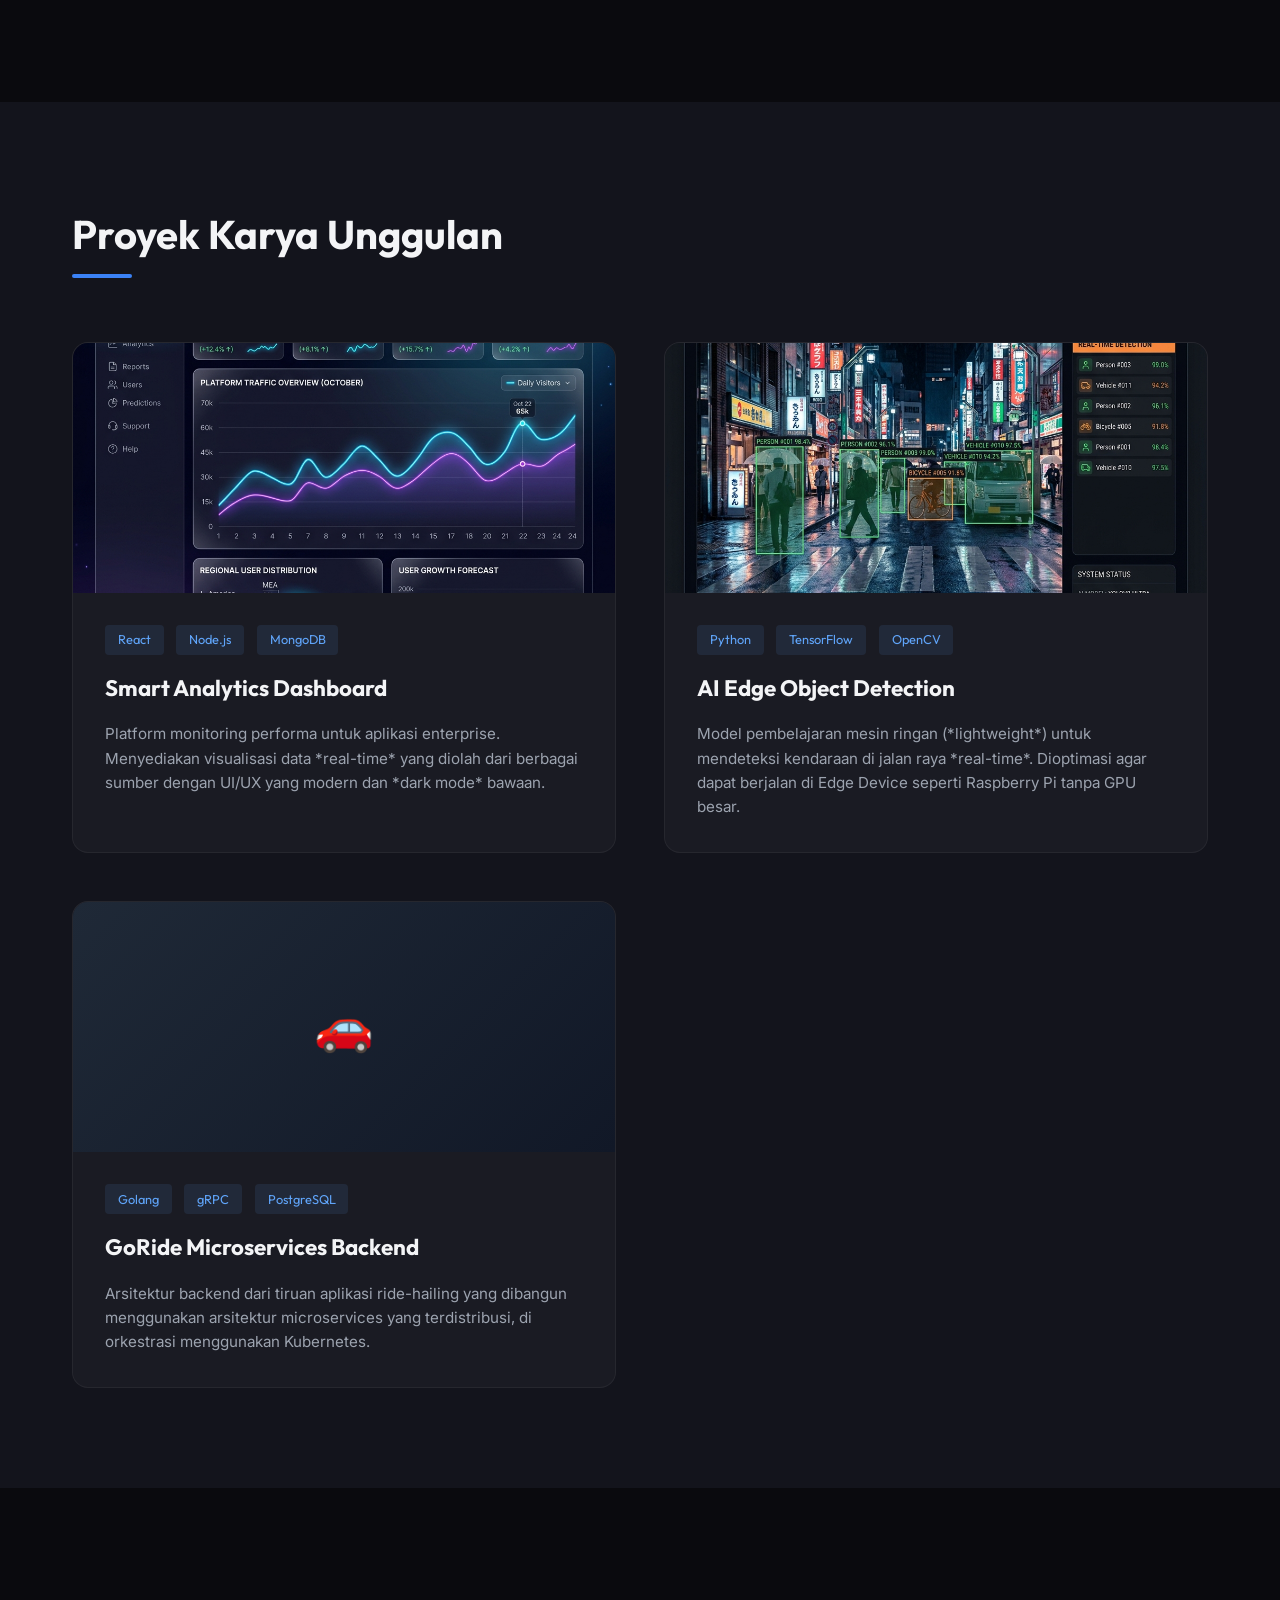
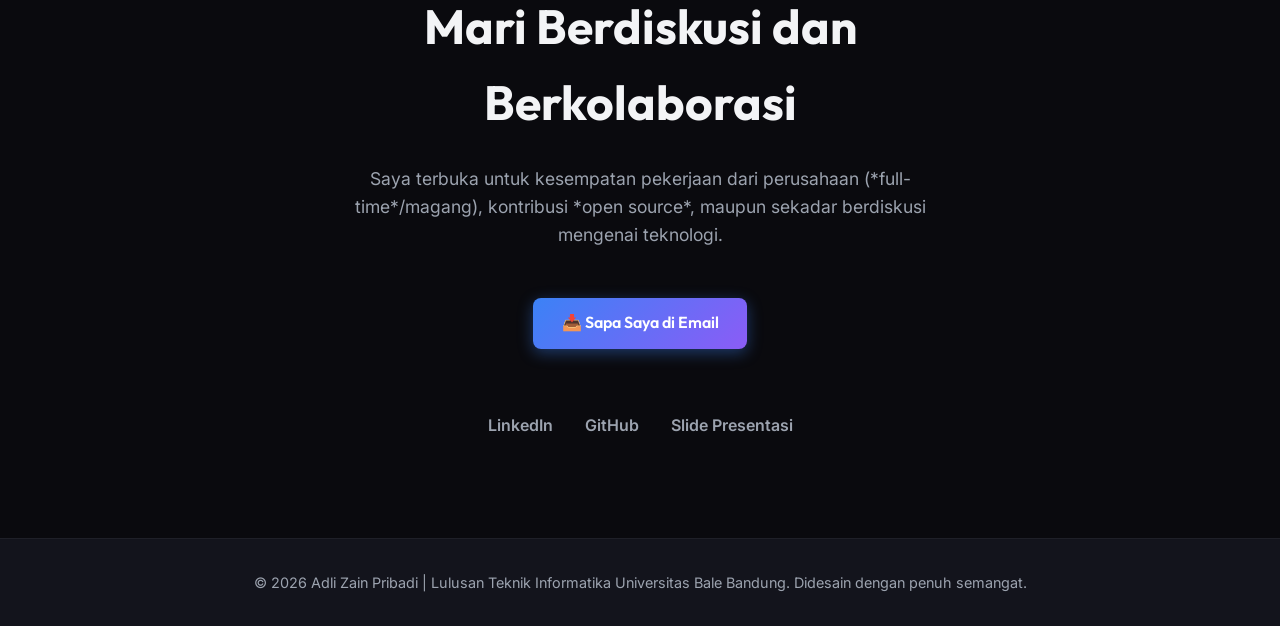
==== commit 10b51f29: "Update links and direct button to slide presentation" ====
--- a/index.html
+++ b/index.html
@@ -41,7 +41,8 @@
                 <p class="bio">Saya memiliki minat kuat dalam <span>Rekayasa Perangkat Lunak</span>, <span>Kecerdasan Buatan</span>, dan <span>Sistem Terdistribusi</span>. Saat ini fokus pada pengembangan solusi teknologi *scalable* dan efisien.</p>
                 <div class="hero-actions">
                     <a href="#projects" class="btn-primary">Lihat Proyek Saya</a>
-                    <a href="https://github.com" target="_blank" class="btn-outline">GitHub Profile</a>
+                    <a href="portfolio-slides.html" class="btn-primary" style="background: linear-gradient(135deg, #1f2937, #111827); border: 1px solid #4b5563;">📑 Slide PPT</a>
+                    <a href="https://github.com/adlizainpribadi65-alt" target="_blank" class="btn-outline">GitHub Profile</a>
                 </div>
             </div>
             <div class="hero-image">
@@ -230,11 +231,11 @@
         <div class="container contact-container">
             <h2>Mari Berdiskusi dan Berkolaborasi</h2>
             <p>Saya terbuka untuk kesempatan pekerjaan dari perusahaan (*full-time*/magang), kontribusi *open source*, maupun sekadar berdiskusi mengenai teknologi.</p>
-            <a href="mailto:adli@domain.com" class="btn-primary btn-large">📥 Sapa Saya di Email</a>
+            <a href="mailto:adli.zain@gmail.com" class="btn-primary btn-large">📥 Sapa Saya di Email</a>
             <div class="social-links-footer">
-                <a href="#" target="_blank">LinkedIn</a>
-                <a href="#" target="_blank">GitHub</a>
-                <a href="#" target="_blank">Twitter/X</a>
+                <a href="https://linkedin.com" target="_blank">LinkedIn</a>
+                <a href="https://github.com/adlizainpribadi65-alt" target="_blank">GitHub</a>
+                <a href="portfolio-slides.html">Slide Presentasi</a>
             </div>
         </div>
     </section>
